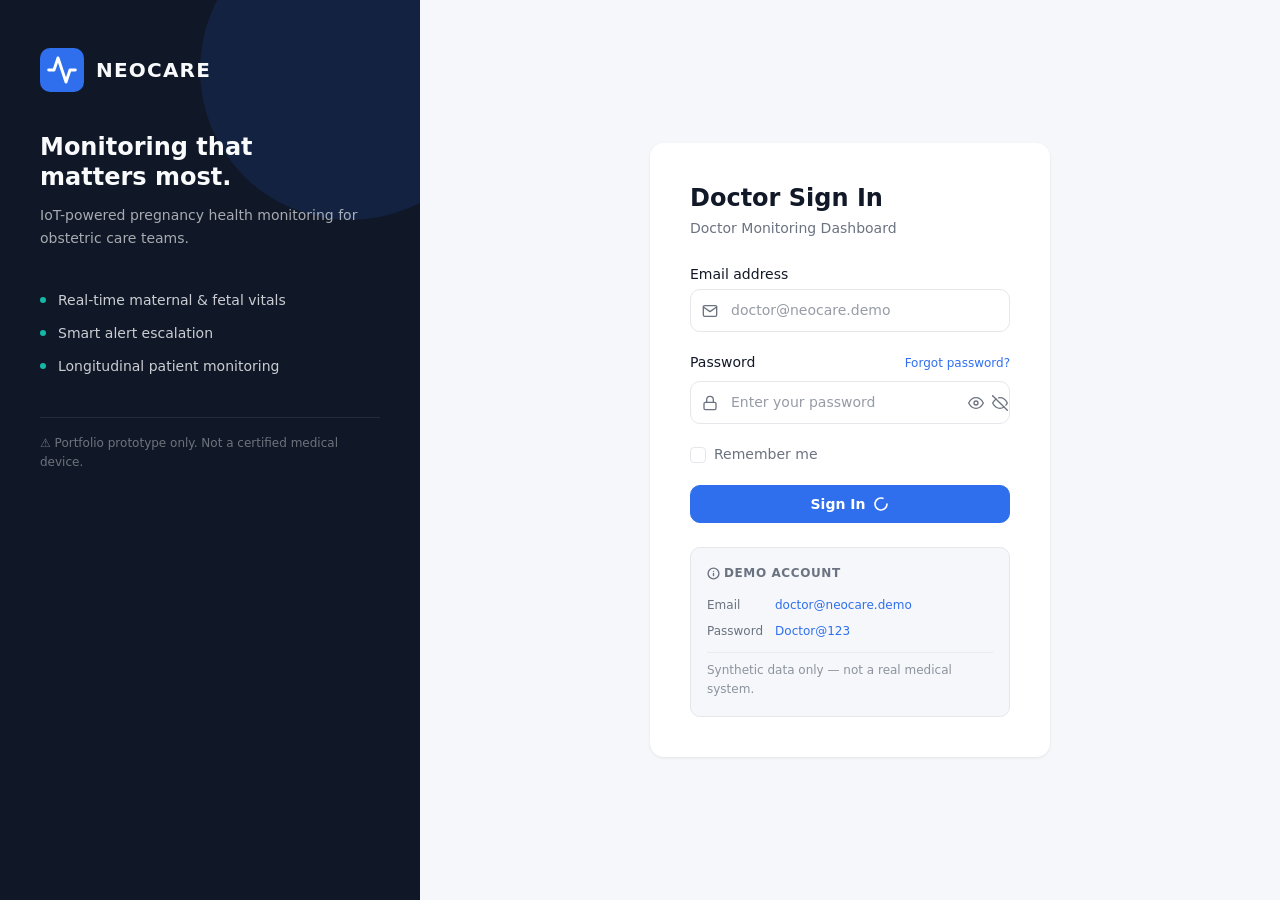
==== index.html @ ecbd1f6a "Initiallize NEOCARE doctor dashboar architecture" ====
<!DOCTYPE html>
<html lang="en">
  <head>
    <meta charset="UTF-8" />
    <meta name="viewport" content="width=device-width, initial-scale=1.0" />
    <meta name="description" content="NEOCARE Doctor Dashboard — Portfolio prototype for IoT-based pregnancy monitoring. Demo login." />
    <title>NEOCARE | Sign In</title>

    <!-- Global design system (design tokens, reset, typography) -->
    <link rel="stylesheet" href="css/global.css" />
    <!-- Login-specific styles are appended at the bottom of global.css -->
  </head>
  <body class="login-page">

    <!-- ══════════════════════════════════════════
         FORGOT PASSWORD MODAL
         Accessible dialog — hidden by default.
    ══════════════════════════════════════════ -->
    <div
      id="forgot-modal-overlay"
      class="modal-overlay"
      role="dialog"
      aria-modal="true"
      aria-labelledby="forgot-modal-title"
      aria-hidden="true"
      hidden
    >
      <div class="modal-card" id="forgot-modal-card">
        <div class="modal-header">
          <span class="modal-icon" aria-hidden="true">
            <!-- Lock icon (inline SVG — no external asset needed) -->
            <svg width="20" height="20" viewBox="0 0 24 24" fill="none"
                 stroke="currentColor" stroke-width="2" stroke-linecap="round"
                 stroke-linejoin="round" aria-hidden="true">
              <rect x="3" y="11" width="18" height="11" rx="2" ry="2"/>
              <path d="M7 11V7a5 5 0 0 1 10 0v4"/>
            </svg>
          </span>
          <h2 id="forgot-modal-title" class="modal-title">Password Recovery</h2>
        </div>
        <div class="modal-body">
          <p class="modal-notice">
            <strong>This is a portfolio demo application.</strong>
          </p>
          <p>Password recovery is not connected to a real authentication service. No email will be sent.</p>
          <p>To access the dashboard, use the demo credentials shown on the login page.</p>
        </div>
        <div class="modal-footer">
          <button
            id="forgot-modal-close"
            class="btn btn-primary"
            type="button"
            aria-label="Close password recovery dialog"
          >
            Close
          </button>
        </div>
      </div>
    </div>

    <!-- ══════════════════════════════════════════
         LOGIN PAGE LAYOUT
    ══════════════════════════════════════════ -->
    <main class="login-root" id="login-root">

      <!-- Left branding panel (hidden on mobile) -->
      <aside class="login-brand" aria-hidden="true">
        <div class="login-brand-inner">
          <div class="login-brand-logo">
            <span class="brand-icon" aria-hidden="true">
              <!-- Heartbeat / medical cross icon -->
              <svg width="32" height="32" viewBox="0 0 24 24" fill="none"
                   stroke="currentColor" stroke-width="2.2" stroke-linecap="round"
                   stroke-linejoin="round">
                <polyline points="22 12 18 12 15 21 9 3 6 12 2 12"/>
              </svg>
            </span>
            <span class="brand-wordmark">NEOCARE</span>
          </div>

          <div class="login-brand-tagline">
            <h1 class="brand-headline">Monitoring that <br/>matters most.</h1>
            <p class="brand-sub">IoT-powered pregnancy health monitoring for obstetric care teams.</p>
          </div>

          <ul class="brand-features" aria-label="Platform features">
            <li>
              <span class="feature-dot" aria-hidden="true"></span>
              Real-time maternal &amp; fetal vitals
            </li>
            <li>
              <span class="feature-dot" aria-hidden="true"></span>
              Smart alert escalation
            </li>
            <li>
              <span class="feature-dot" aria-hidden="true"></span>
              Longitudinal patient monitoring
            </li>
          </ul>

          <p class="brand-disclaimer">
            ⚠ Portfolio prototype only. Not a certified medical device.
          </p>
        </div>
      </aside>

      <!-- Right login panel -->
      <section class="login-panel" aria-label="Sign in to NEOCARE">
        <div class="login-form-container">

          <!-- Mobile branding (shown only on small screens) -->
          <div class="login-mobile-brand" aria-hidden="true">
            <span class="brand-icon brand-icon--sm">
              <svg width="20" height="20" viewBox="0 0 24 24" fill="none"
                   stroke="currentColor" stroke-width="2.2" stroke-linecap="round"
                   stroke-linejoin="round">
                <polyline points="22 12 18 12 15 21 9 3 6 12 2 12"/>
              </svg>
            </span>
            <span class="brand-wordmark brand-wordmark--sm">NEOCARE</span>
          </div>

          <!-- Form header -->
          <div class="login-header">
            <h2 class="login-title">Doctor Sign In</h2>
            <p class="login-subtitle">Doctor Monitoring Dashboard</p>
          </div>

          <!-- ── LOGIN FORM ── -->
          <form
            id="login-form"
            class="login-form"
            novalidate
            aria-label="Login form"
          >

            <!-- Global error banner (shown on auth failure) -->
            <div
              id="form-error-banner"
              class="form-error-banner"
              role="alert"
              aria-live="assertive"
              aria-atomic="true"
              hidden
            >
              <svg width="16" height="16" viewBox="0 0 24 24" fill="none"
                   stroke="currentColor" stroke-width="2" stroke-linecap="round"
                   stroke-linejoin="round" aria-hidden="true">
                <circle cx="12" cy="12" r="10"/>
                <line x1="12" y1="8" x2="12" y2="12"/>
                <line x1="12" y1="16" x2="12.01" y2="16"/>
              </svg>
              <span id="form-error-text">Invalid email or password.</span>
            </div>

            <!-- ── Email field ── -->
            <div class="form-group" id="email-group">
              <label class="form-label" for="login-email">
                Email address
              </label>
              <div class="input-wrapper">
                <span class="input-icon" aria-hidden="true">
                  <svg width="16" height="16" viewBox="0 0 24 24" fill="none"
                       stroke="currentColor" stroke-width="2" stroke-linecap="round"
                       stroke-linejoin="round">
                    <path d="M4 4h16c1.1 0 2 .9 2 2v12c0 1.1-.9 2-2 2H4c-1.1 0-2-.9-2-2V6c0-1.1.9-2 2-2z"/>
                    <polyline points="22,6 12,13 2,6"/>
                  </svg>
                </span>
                <input
                  type="email"
                  id="login-email"
                  name="email"
                  class="form-input"
                  placeholder="doctor@neocare.demo"
                  autocomplete="email"
                  autocapitalize="none"
                  spellcheck="false"
                  aria-required="true"
                  aria-describedby="email-error"
                />
              </div>
              <span
                id="email-error"
                class="field-error"
                role="alert"
                aria-live="polite"
                hidden
              ></span>
            </div>

            <!-- ── Password field ── -->
            <div class="form-group" id="password-group">
              <div class="form-label-row">
                <label class="form-label" for="login-password">Password</label>
                <button
                  type="button"
                  id="forgot-password-btn"
                  class="forgot-link"
                  aria-label="Open forgot password dialog"
                >
                  Forgot password?
                </button>
              </div>
              <div class="input-wrapper">
                <span class="input-icon" aria-hidden="true">
                  <svg width="16" height="16" viewBox="0 0 24 24" fill="none"
                       stroke="currentColor" stroke-width="2" stroke-linecap="round"
                       stroke-linejoin="round">
                    <rect x="3" y="11" width="18" height="11" rx="2" ry="2"/>
                    <path d="M7 11V7a5 5 0 0 1 10 0v4"/>
                  </svg>
                </span>
                <input
                  type="password"
                  id="login-password"
                  name="password"
                  class="form-input form-input--with-action"
                  placeholder="Enter your password"
                  autocomplete="current-password"
                  aria-required="true"
                  aria-describedby="password-error"
                />
                <button
                  type="button"
                  id="toggle-password"
                  class="input-action-btn"
                  aria-label="Show password"
                  aria-pressed="false"
                  title="Toggle password visibility"
                >
                  <!-- Eye icon (password hidden) -->
                  <svg id="eye-icon-show" width="16" height="16" viewBox="0 0 24 24"
                       fill="none" stroke="currentColor" stroke-width="2"
                       stroke-linecap="round" stroke-linejoin="round" aria-hidden="true">
                    <path d="M1 12s4-8 11-8 11 8 11 8-4 8-11 8-11-8-11-8z"/>
                    <circle cx="12" cy="12" r="3"/>
                  </svg>
                  <!-- Eye-off icon (password visible) -->
                  <svg id="eye-icon-hide" width="16" height="16" viewBox="0 0 24 24"
                       fill="none" stroke="currentColor" stroke-width="2"
                       stroke-linecap="round" stroke-linejoin="round"
                       aria-hidden="true" hidden>
                    <path d="M17.94 17.94A10.07 10.07 0 0 1 12 20c-7 0-11-8-11-8a18.45 18.45 0 0 1 5.06-5.94"/>
                    <path d="M9.9 4.24A9.12 9.12 0 0 1 12 4c7 0 11 8 11 8a18.5 18.5 0 0 1-2.16 3.19"/>
                    <line x1="1" y1="1" x2="23" y2="23"/>
                  </svg>
                </button>
              </div>
              <span
                id="password-error"
                class="field-error"
                role="alert"
                aria-live="polite"
                hidden
              ></span>
            </div>

            <!-- ── Remember Me ── -->
            <div class="form-group form-group--row">
              <label class="checkbox-label" for="remember-me">
                <input
                  type="checkbox"
                  id="remember-me"
                  name="rememberMe"
                  class="checkbox-input"
                />
                <span class="checkbox-custom" aria-hidden="true"></span>
                Remember me
              </label>
            </div>

            <!-- ── Submit button ── -->
            <button
              type="submit"
              id="login-submit"
              class="btn btn-primary btn-block"
              aria-live="polite"
            >
              <span id="btn-label">Sign In</span>
              <span id="btn-spinner" class="btn-spinner" aria-hidden="true" hidden>
                <svg width="16" height="16" viewBox="0 0 24 24" fill="none"
                     stroke="currentColor" stroke-width="2.5" stroke-linecap="round"
                     stroke-linejoin="round" class="spin">
                  <path d="M21 12a9 9 0 1 1-6.219-8.56"/>
                </svg>
              </span>
            </button>

          </form>
          <!-- ── END LOGIN FORM ── -->

          <!-- ── Demo credentials card ── -->
          <div class="demo-credentials" role="note" aria-label="Demo account credentials">
            <p class="demo-credentials__title">
              <svg width="13" height="13" viewBox="0 0 24 24" fill="none"
                   stroke="currentColor" stroke-width="2.5" stroke-linecap="round"
                   stroke-linejoin="round" aria-hidden="true">
                <circle cx="12" cy="12" r="10"/>
                <line x1="12" y1="16" x2="12" y2="12"/>
                <line x1="12" y1="8" x2="12.01" y2="8"/>
              </svg>
              Demo Account
            </p>
            <div class="demo-credentials__row">
              <span class="demo-credentials__key">Email</span>
              <button
                type="button"
                class="demo-credentials__value demo-fill-btn"
                data-target="login-email"
                data-value="doctor@neocare.demo"
                aria-label="Fill email with demo address"
                title="Click to fill"
              >doctor@neocare.demo</button>
            </div>
            <div class="demo-credentials__row">
              <span class="demo-credentials__key">Password</span>
              <button
                type="button"
                class="demo-credentials__value demo-fill-btn"
                data-target="login-password"
                data-value="Doctor@123"
                aria-label="Fill password with demo password"
                title="Click to fill"
              >Doctor@123</button>
            </div>
            <p class="demo-credentials__note">
              Synthetic data only — not a real medical system.
            </p>
          </div>

        </div>
      </section>

    </main>
    <!-- ── END LOGIN PAGE ── -->

    <!-- JavaScript — auth module first, then login controller -->
    <script src="js/auth.js"></script>
    <script src="js/login.js"></script>
  </body>
</html>
---- css/global.css ----
/*
 * NEOCARE Doctor Dashboard — Global Design System
 * ─────────────────────────────────────────────────
 * Defines: CSS reset, design tokens, typography,
 * base element styles, spacing utilities, and
 * responsive foundation.
 *
 * DO NOT add page-specific styles here.
 * Page-specific styles belong in their respective CSS files.
 */

/* ═══════════════════════════════════════════
   1. DESIGN TOKENS (CSS Custom Properties)
   ═══════════════════════════════════════════ */

:root {
  /* — Brand Colors — */
  --color-primary:       #2F6FED;
  --color-primary-dark:  #1F4FBF;
  --color-accent:        #14B8A6;
  --color-success:       #16A34A;
  --color-warning:       #D97706;
  --color-critical:      #DC2626;
  --color-info:          #0284C7;

  /* — Backgrounds — */
  --bg-app:              #F5F7FA;
  --bg-surface:          #FFFFFF;
  --bg-sidebar:          #101828;

  /* — Text — */
  --text-primary:        #111827;
  --text-secondary:      #6B7280;
  --text-inverse:        #F9FAFB;

  /* — Borders — */
  --border-subtle:       #E5E7EB;

  /* — Border Radii — */
  --radius-card:         14px;
  --radius-pill:         999px;
  --radius-sm:           6px;
  --radius-md:           10px;

  /* — Shadows — */
  --shadow-card:         0 1px 3px rgba(16, 24, 40, 0.08);
  --shadow-elevated:     0 4px 16px rgba(16, 24, 40, 0.12);

  /* — Spacing Scale — */
  --space-1:             4px;
  --space-2:             8px;
  --space-3:             12px;
  --space-4:             16px;
  --space-5:             20px;
  --space-6:             24px;
  --space-8:             32px;
  --space-10:            40px;
  --space-12:            48px;
  --space-16:            64px;

  /* — Typography — */
  --font-sans:           'Inter', system-ui, -apple-system, BlinkMacSystemFont,
                         'Segoe UI', Roboto, Helvetica, Arial, sans-serif;
  --font-mono:           'JetBrains Mono', 'Fira Code', 'Courier New', monospace;

  --text-xs:             0.75rem;    /* 12px */
  --text-sm:             0.875rem;   /* 14px */
  --text-base:           1rem;       /* 16px */
  --text-lg:             1.125rem;   /* 18px */
  --text-xl:             1.25rem;    /* 20px */
  --text-2xl:            1.5rem;     /* 24px */
  --text-3xl:            1.875rem;   /* 30px */

  --font-normal:         400;
  --font-medium:         500;
  --font-semibold:       600;
  --font-bold:           700;

  --leading-tight:       1.25;
  --leading-normal:      1.5;
  --leading-relaxed:     1.625;

  /* — Transitions — */
  --transition-fast:     150ms ease;
  --transition-base:     250ms ease;
  --transition-slow:     400ms ease;

  /* — Z-Index Scale — */
  --z-base:              0;
  --z-dropdown:          100;
  --z-sticky:            200;
  --z-sidebar:           300;
  --z-overlay:           400;
  --z-modal:             500;
  --z-toast:             600;
}

/* ═══════════════════════════════════════════
   2. CSS RESET
   ═══════════════════════════════════════════ */

*,
*::before,
*::after {
  box-sizing: border-box;
  margin: 0;
  padding: 0;
}

html {
  font-size: 16px;
  scroll-behavior: smooth;
  -webkit-text-size-adjust: 100%;
  text-size-adjust: 100%;
}

body {
  min-height: 100vh;
  font-family: var(--font-sans);
  font-size: var(--text-base);
  font-weight: var(--font-normal);
  line-height: var(--leading-normal);
  color: var(--text-primary);
  background-color: var(--bg-app);
  -webkit-font-smoothing: antialiased;
  -moz-osx-font-smoothing: grayscale;
}

img,
picture,
video,
canvas,
svg {
  display: block;
  max-width: 100%;
}

input,
button,
textarea,
select {
  font: inherit;
}

p,
h1,
h2,
h3,
h4,
h5,
h6 {
  overflow-wrap: break-word;
}

ul,
ol {
  list-style: none;
}

/* ═══════════════════════════════════════════
   3. TYPOGRAPHY
   ═══════════════════════════════════════════ */

/* Import Inter from Google Fonts */
@import url('https://fonts.googleapis.com/css2?family=Inter:wght@400;500;600;700&display=swap');

h1 { font-size: var(--text-3xl); font-weight: var(--font-bold);    line-height: var(--leading-tight); }
h2 { font-size: var(--text-2xl); font-weight: var(--font-semibold); line-height: var(--leading-tight); }
h3 { font-size: var(--text-xl);  font-weight: var(--font-semibold); line-height: var(--leading-tight); }
h4 { font-size: var(--text-lg);  font-weight: var(--font-medium);   line-height: var(--leading-tight); }
h5 { font-size: var(--text-base); font-weight: var(--font-medium);  }
h6 { font-size: var(--text-sm);  font-weight: var(--font-medium);   }

p  { line-height: var(--leading-relaxed); }

small { font-size: var(--text-xs); }

/* ═══════════════════════════════════════════
   4. LINK STYLES
   ═══════════════════════════════════════════ */

a {
  color: var(--color-primary);
  text-decoration: none;
  transition: color var(--transition-fast);
}

a:hover,
a:focus-visible {
  color: var(--color-primary-dark);
  text-decoration: underline;
}

a:focus-visible {
  outline: 2px solid var(--color-primary);
  outline-offset: 2px;
  border-radius: var(--radius-sm);
}

/* ═══════════════════════════════════════════
   5. BUTTON FOUNDATION
   ═══════════════════════════════════════════ */

/*
 * Base button reset and foundation.
 * Specific button variants (primary, secondary, ghost, danger)
 * will be added in later stages.
 */

button,
[role="button"] {
  display: inline-flex;
  align-items: center;
  justify-content: center;
  gap: var(--space-2);
  padding: var(--space-2) var(--space-4);
  font-family: var(--font-sans);
  font-size: var(--text-sm);
  font-weight: var(--font-medium);
  line-height: 1;
  border: 1px solid transparent;
  border-radius: var(--radius-sm);
  cursor: pointer;
  text-decoration: none;
  white-space: nowrap;
  transition:
    background-color var(--transition-fast),
    color var(--transition-fast),
    border-color var(--transition-fast),
    box-shadow var(--transition-fast),
    opacity var(--transition-fast);
  user-select: none;
}

button:disabled,
[role="button"][aria-disabled="true"] {
  opacity: 0.5;
  cursor: not-allowed;
  pointer-events: none;
}

button:focus-visible,
[role="button"]:focus-visible {
  outline: 2px solid var(--color-primary);
  outline-offset: 2px;
}

/* ═══════════════════════════════════════════
   6. APPLICATION SHELL PLACEHOLDER
   ═══════════════════════════════════════════ */

/*
 * Minimal shell style. The full application layout
 * (sidebar, topbar, main content area) will be
 * implemented in a later stage.
 */

#app-shell {
  display: flex;
  flex-direction: column;
  min-height: 100vh;
  background-color: var(--bg-app);
}

/* ═══════════════════════════════════════════
   7. UTILITY CLASSES (minimal set)
   ═══════════════════════════════════════════ */

/* Visually hidden — accessible off-screen text */
.sr-only {
  position: absolute;
  width: 1px;
  height: 1px;
  padding: 0;
  margin: -1px;
  overflow: hidden;
  clip: rect(0, 0, 0, 0);
  white-space: nowrap;
  border: 0;
}

/* ═══════════════════════════════════════════
   8. RESPONSIVE FOUNDATION
   ═══════════════════════════════════════════ */

/*
 * Breakpoints (mobile-first):
 *   xs:   < 480px   (small phones)
 *   sm:   ≥ 480px   (large phones)
 *   md:   ≥ 768px   (tablets)
 *   lg:   ≥ 1024px  (laptops)
 *   xl:   ≥ 1280px  (desktops)
 *   2xl:  ≥ 1536px  (wide screens)
 *
 * Full responsive layout rules belong in css/responsive.css.
 */

/* ═══════════════════════════════════════════
   9. LOGIN PAGE — Stage 2
   Styles scoped to body.login-page only.
   ═══════════════════════════════════════════ */

/* ── Layout ──────────────────────────────── */

body.login-page {
  background-color: var(--bg-app);
  overflow-x: hidden;
}

.login-root {
  display: flex;
  min-height: 100vh;
}

/* ── Left branding panel ─────────────────── */

.login-brand {
  display: none; /* hidden on mobile, shown md+ */
  flex: 0 0 420px;
  background-color: var(--bg-sidebar);
  color: var(--text-inverse);
  padding: var(--space-12) var(--space-10);
  flex-direction: column;
  justify-content: space-between;
  position: relative;
  overflow: hidden;
}

.login-brand::before {
  content: '';
  position: absolute;
  top: -80px;
  right: -80px;
  width: 300px;
  height: 300px;
  background: rgba(47, 111, 237, 0.12);
  border-radius: 50%;
  pointer-events: none;
}

.login-brand-inner {
  display: flex;
  flex-direction: column;
  gap: var(--space-10);
  position: relative;
  z-index: 1;
}

.login-brand-logo {
  display: flex;
  align-items: center;
  gap: var(--space-3);
}

.brand-icon {
  display: flex;
  align-items: center;
  justify-content: center;
  width: 44px;
  height: 44px;
  background-color: var(--color-primary);
  border-radius: var(--radius-md);
  color: #ffffff;
  flex-shrink: 0;
}

.brand-icon--sm {
  width: 32px;
  height: 32px;
  border-radius: var(--radius-sm);
}

.brand-wordmark {
  font-size: var(--text-xl);
  font-weight: var(--font-bold);
  letter-spacing: 0.06em;
  color: var(--text-inverse);
}

.brand-wordmark--sm {
  font-size: var(--text-lg);
  color: var(--text-primary);
}

.brand-headline {
  font-size: var(--text-2xl);
  font-weight: var(--font-bold);
  line-height: var(--leading-tight);
  color: var(--text-inverse);
  margin-bottom: var(--space-3);
}

.brand-sub {
  font-size: var(--text-sm);
  color: rgba(249, 250, 251, 0.65);
  line-height: var(--leading-relaxed);
}

.brand-features {
  display: flex;
  flex-direction: column;
  gap: var(--space-3);
}

.brand-features li {
  display: flex;
  align-items: center;
  gap: var(--space-3);
  font-size: var(--text-sm);
  color: rgba(249, 250, 251, 0.8);
}

.feature-dot {
  width: 6px;
  height: 6px;
  border-radius: 50%;
  background-color: var(--color-accent);
  flex-shrink: 0;
}

.brand-disclaimer {
  font-size: var(--text-xs);
  color: rgba(249, 250, 251, 0.4);
  line-height: var(--leading-relaxed);
  border-top: 1px solid rgba(255, 255, 255, 0.08);
  padding-top: var(--space-4);
}

/* ── Right login panel ───────────────────── */

.login-panel {
  flex: 1;
  display: flex;
  align-items: center;
  justify-content: center;
  padding: var(--space-8) var(--space-4);
  background-color: var(--bg-surface);
}

.login-form-container {
  width: 100%;
  max-width: 400px;
  display: flex;
  flex-direction: column;
  gap: var(--space-6);
}

/* ── Mobile branding ─────────────────────── */

.login-mobile-brand {
  display: flex;
  align-items: center;
  gap: var(--space-2);
  margin-bottom: var(--space-2);
}

/* ── Form header ─────────────────────────── */

.login-header {
  display: flex;
  flex-direction: column;
  gap: var(--space-1);
}

.login-title {
  font-size: var(--text-2xl);
  font-weight: var(--font-bold);
  color: var(--text-primary);
}

.login-subtitle {
  font-size: var(--text-sm);
  color: var(--text-secondary);
}

/* ── Form ────────────────────────────────── */

.login-form {
  display: flex;
  flex-direction: column;
  gap: var(--space-5);
}

/* ── Form groups ─────────────────────────── */

.form-group {
  display: flex;
  flex-direction: column;
  gap: var(--space-1);
}

.form-group--row {
  flex-direction: row;
  align-items: center;
}

.form-label-row {
  display: flex;
  align-items: center;
  justify-content: space-between;
  margin-bottom: var(--space-1);
}

.form-label {
  font-size: var(--text-sm);
  font-weight: var(--font-medium);
  color: var(--text-primary);
}

/* ── Inputs ──────────────────────────────── */

.input-wrapper {
  position: relative;
  display: flex;
  align-items: center;
}

.input-icon {
  position: absolute;
  left: 12px;
  display: flex;
  color: var(--text-secondary);
  pointer-events: none;
  flex-shrink: 0;
}

.form-input {
  width: 100%;
  padding: 10px var(--space-4) 10px 40px;
  font-size: var(--text-sm);
  color: var(--text-primary);
  background-color: var(--bg-surface);
  border: 1.5px solid var(--border-subtle);
  border-radius: var(--radius-md);
  outline: none;
  transition:
    border-color var(--transition-fast),
    box-shadow var(--transition-fast);
}

.form-input::placeholder {
  color: var(--text-secondary);
  opacity: 0.7;
}

.form-input:hover {
  border-color: #c0c9d4;
}

.form-input:focus {
  border-color: var(--color-primary);
  box-shadow: 0 0 0 3px rgba(47, 111, 237, 0.12);
}

.form-input.input-error {
  border-color: var(--color-critical);
  box-shadow: 0 0 0 3px rgba(220, 38, 38, 0.1);
}

.form-input--with-action {
  padding-right: 44px;
}

/* ── Password toggle button ──────────────── */

.input-action-btn {
  position: absolute;
  right: 0;
  top: 0;
  height: 100%;
  width: 44px;
  display: flex;
  align-items: center;
  justify-content: center;
  background: transparent;
  border: none;
  border-radius: 0 var(--radius-md) var(--radius-md) 0;
  color: var(--text-secondary);
  padding: 0;
  cursor: pointer;
  transition: color var(--transition-fast);
}

.input-action-btn:hover {
  color: var(--text-primary);
}

.input-action-btn:focus-visible {
  outline: 2px solid var(--color-primary);
  outline-offset: -2px;
  border-radius: var(--radius-md);
}

/* ── Field-level errors ──────────────────── */

.field-error {
  font-size: var(--text-xs);
  color: var(--color-critical);
  display: flex;
  align-items: center;
  gap: var(--space-1);
  margin-top: 2px;
}

.field-error[hidden] {
  display: none;
}

/* ── Form-level error banner ─────────────── */

.form-error-banner {
  display: flex;
  align-items: center;
  gap: var(--space-2);
  padding: var(--space-3) var(--space-4);
  background-color: rgba(220, 38, 38, 0.06);
  border: 1px solid rgba(220, 38, 38, 0.25);
  border-radius: var(--radius-md);
  color: var(--color-critical);
  font-size: var(--text-sm);
  font-weight: var(--font-medium);
}

.form-error-banner[hidden] {
  display: none;
}

/* ── Forgot password link (styled as button) */

.forgot-link {
  font-size: var(--text-xs);
  font-weight: var(--font-medium);
  color: var(--color-primary);
  background: transparent;
  border: none;
  padding: 0;
  cursor: pointer;
  text-decoration: none;
  transition: color var(--transition-fast);
  border-radius: var(--radius-sm);
}

.forgot-link:hover {
  color: var(--color-primary-dark);
  text-decoration: underline;
}

.forgot-link:focus-visible {
  outline: 2px solid var(--color-primary);
  outline-offset: 2px;
}

/* ── Primary button (login page variant) ─── */

.btn {
  display: inline-flex;
  align-items: center;
  justify-content: center;
  gap: var(--space-2);
  padding: 10px var(--space-6);
  font-size: var(--text-sm);
  font-weight: var(--font-semibold);
  border-radius: var(--radius-md);
  border: 1px solid transparent;
  cursor: pointer;
  transition:
    background-color var(--transition-fast),
    color var(--transition-fast),
    box-shadow var(--transition-fast),
    opacity var(--transition-fast);
  text-decoration: none;
  white-space: nowrap;
  user-select: none;
}

.btn-primary {
  background-color: var(--color-primary);
  color: #ffffff;
  border-color: var(--color-primary);
}

.btn-primary:hover:not(:disabled) {
  background-color: var(--color-primary-dark);
  border-color: var(--color-primary-dark);
  box-shadow: 0 2px 8px rgba(47, 111, 237, 0.3);
}

.btn-primary:focus-visible {
  outline: 2px solid var(--color-primary);
  outline-offset: 3px;
}

.btn-primary:disabled {
  opacity: 0.65;
  cursor: not-allowed;
}

.btn-block {
  width: 100%;
  justify-content: center;
}

/* Loading spinner */
.btn-spinner {
  display: inline-flex;
}

.spin {
  animation: spin 0.75s linear infinite;
}

@keyframes spin {
  to { transform: rotate(360deg); }
}

/* ── Checkbox ────────────────────────────── */

.checkbox-label {
  display: flex;
  align-items: center;
  gap: var(--space-2);
  font-size: var(--text-sm);
  color: var(--text-secondary);
  cursor: pointer;
  user-select: none;
}

.checkbox-input {
  position: absolute;
  opacity: 0;
  width: 0;
  height: 0;
  pointer-events: none;
}

.checkbox-custom {
  width: 16px;
  height: 16px;
  border: 1.5px solid var(--border-subtle);
  border-radius: 4px;
  display: flex;
  align-items: center;
  justify-content: center;
  background-color: var(--bg-surface);
  transition:
    background-color var(--transition-fast),
    border-color var(--transition-fast);
  flex-shrink: 0;
  position: relative;
}

.checkbox-input:checked + .checkbox-custom {
  background-color: var(--color-primary);
  border-color: var(--color-primary);
}

.checkbox-input:checked + .checkbox-custom::after {
  content: '';
  display: block;
  width: 4px;
  height: 7px;
  border: 2px solid #ffffff;
  border-top: none;
  border-left: none;
  transform: rotate(45deg) translateY(-1px);
}

.checkbox-input:focus-visible + .checkbox-custom {
  outline: 2px solid var(--color-primary);
  outline-offset: 2px;
}

/* ── Demo credentials card ───────────────── */

.demo-credentials {
  display: flex;
  flex-direction: column;
  gap: var(--space-2);
  padding: var(--space-4);
  background-color: var(--bg-app);
  border: 1px solid var(--border-subtle);
  border-radius: var(--radius-md);
}

.demo-credentials__title {
  font-size: var(--text-xs);
  font-weight: var(--font-semibold);
  color: var(--text-secondary);
  display: flex;
  align-items: center;
  gap: var(--space-1);
  text-transform: uppercase;
  letter-spacing: 0.05em;
  margin-bottom: var(--space-1);
}

.demo-credentials__row {
  display: flex;
  align-items: center;
  gap: var(--space-3);
}

.demo-credentials__key {
  font-size: var(--text-xs);
  color: var(--text-secondary);
  min-width: 56px;
}

.demo-fill-btn {
  font-size: var(--text-xs);
  font-weight: var(--font-medium);
  color: var(--color-primary);
  background: transparent;
  border: none;
  padding: 2px 0;
  cursor: pointer;
  text-align: left;
  transition: color var(--transition-fast);
  border-radius: var(--radius-sm);
}

.demo-fill-btn:hover {
  color: var(--color-primary-dark);
  text-decoration: underline;
}

.demo-fill-btn:focus-visible {
  outline: 2px solid var(--color-primary);
  outline-offset: 2px;
}

.demo-credentials__note {
  font-size: var(--text-xs);
  color: var(--text-secondary);
  opacity: 0.75;
  margin-top: var(--space-1);
  border-top: 1px solid var(--border-subtle);
  padding-top: var(--space-2);
}

/* ── Forgot password modal ───────────────── */

.modal-overlay {
  position: fixed;
  inset: 0;
  background-color: rgba(16, 24, 40, 0.5);
  display: flex;
  align-items: center;
  justify-content: center;
  z-index: var(--z-modal);
  padding: var(--space-4);
  animation: fadeInOverlay var(--transition-base) ease;
}

.modal-overlay[hidden] {
  display: none;
}

@keyframes fadeInOverlay {
  from { opacity: 0; }
  to   { opacity: 1; }
}

.modal-card {
  background-color: var(--bg-surface);
  border-radius: var(--radius-card);
  box-shadow: var(--shadow-elevated);
  width: 100%;
  max-width: 400px;
  padding: var(--space-6);
  display: flex;
  flex-direction: column;
  gap: var(--space-4);
  animation: slideUpCard var(--transition-base) ease;
}

@keyframes slideUpCard {
  from { transform: translateY(10px); opacity: 0; }
  to   { transform: translateY(0);    opacity: 1; }
}

.modal-header {
  display: flex;
  align-items: center;
  gap: var(--space-3);
}

.modal-icon {
  display: flex;
  align-items: center;
  justify-content: center;
  width: 36px;
  height: 36px;
  background-color: rgba(2, 132, 199, 0.1);
  border-radius: var(--radius-md);
  color: var(--color-info);
  flex-shrink: 0;
}

.modal-title {
  font-size: var(--text-lg);
  font-weight: var(--font-semibold);
  color: var(--text-primary);
}

.modal-body {
  display: flex;
  flex-direction: column;
  gap: var(--space-2);
}

.modal-notice {
  color: var(--color-warning);
  font-size: var(--text-sm);
}

.modal-body p {
  font-size: var(--text-sm);
  color: var(--text-secondary);
  line-height: var(--leading-relaxed);
}

.modal-footer {
  display: flex;
  justify-content: flex-end;
}

/* ── Responsive ──────────────────────────── */

@media (min-width: 768px) {
  .login-brand {
    display: flex;
  }

  .login-mobile-brand {
    display: none;
  }

  .login-panel {
    background-color: var(--bg-app);
  }

  .login-form-container {
    background-color: var(--bg-surface);
    padding: var(--space-10);
    border-radius: var(--radius-card);
    box-shadow: var(--shadow-card);
  }
}

@media (max-width: 479px) {
  .login-panel {
    padding: var(--space-6) var(--space-4);
    align-items: flex-start;
    padding-top: var(--space-10);
  }
}
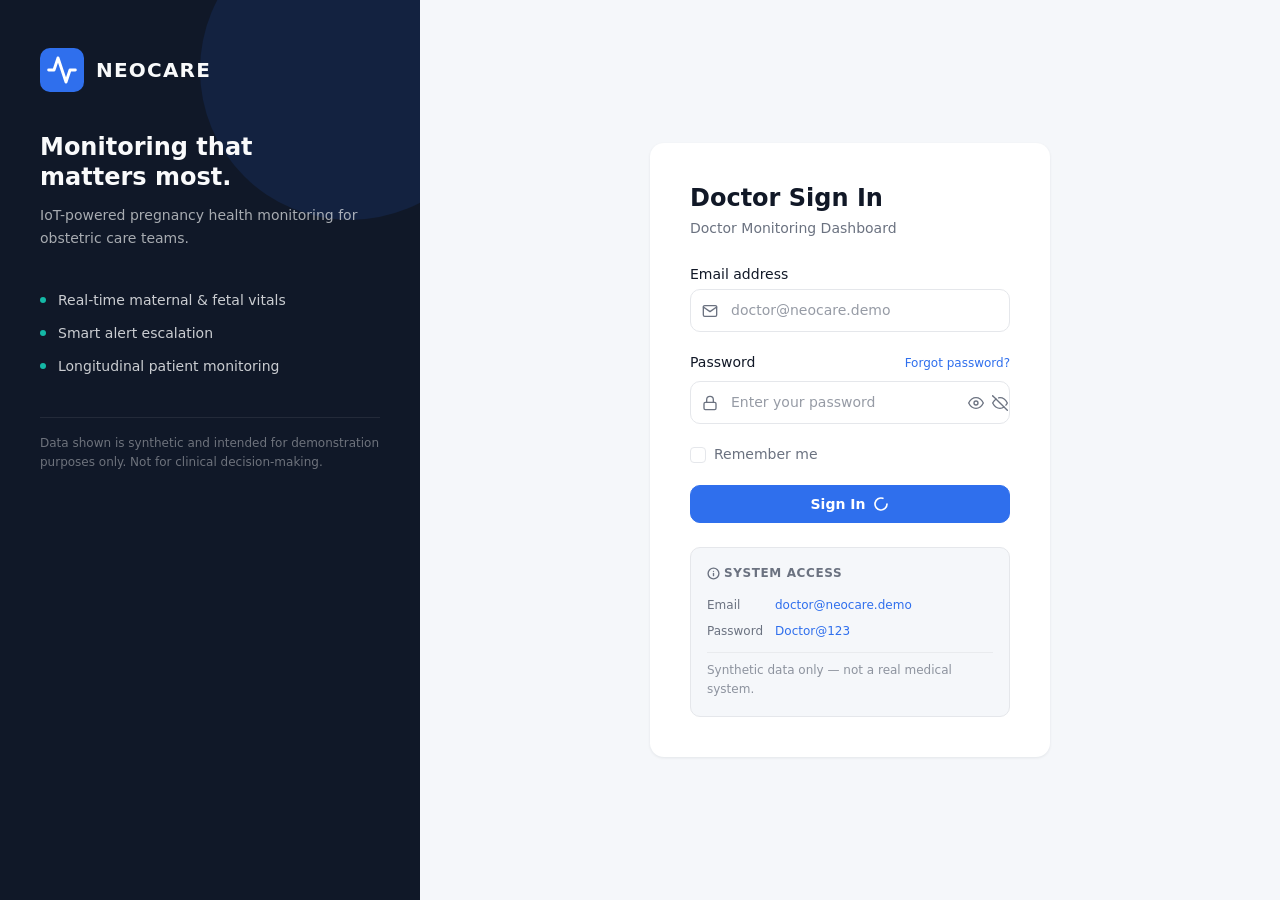
==== commit a934728f: "Implement doctor monitoring and refine product UI" ====
--- a/index.html
+++ b/index.html
@@ -3,7 +3,7 @@
   <head>
     <meta charset="UTF-8" />
     <meta name="viewport" content="width=device-width, initial-scale=1.0" />
-    <meta name="description" content="NEOCARE Doctor Dashboard — Portfolio prototype for IoT-based pregnancy monitoring. Demo login." />
+    <meta name="description" content="NEOCARE Doctor Dashboard — IoT-based pregnancy monitoring." />
     <title>NEOCARE | Sign In</title>
 
     <!-- Global design system (design tokens, reset, typography) -->
@@ -40,10 +40,10 @@
         </div>
         <div class="modal-body">
           <p class="modal-notice">
-            <strong>This is a portfolio demo application.</strong>
+            <strong>System Notice</strong>
           </p>
           <p>Password recovery is not connected to a real authentication service. No email will be sent.</p>
-          <p>To access the dashboard, use the demo credentials shown on the login page.</p>
+          <p>To access the dashboard, use the credentials provided.</p>
         </div>
         <div class="modal-footer">
           <button
@@ -99,7 +99,7 @@
           </ul>
 
           <p class="brand-disclaimer">
-            ⚠ Portfolio prototype only. Not a certified medical device.
+            Data shown is synthetic and intended for demonstration purposes only. Not for clinical decision-making.
           </p>
         </div>
       </aside>
@@ -300,7 +300,7 @@
                 <line x1="12" y1="16" x2="12" y2="12"/>
                 <line x1="12" y1="8" x2="12.01" y2="8"/>
               </svg>
-              Demo Account
+              System Access
             </p>
             <div class="demo-credentials__row">
               <span class="demo-credentials__key">Email</span>
